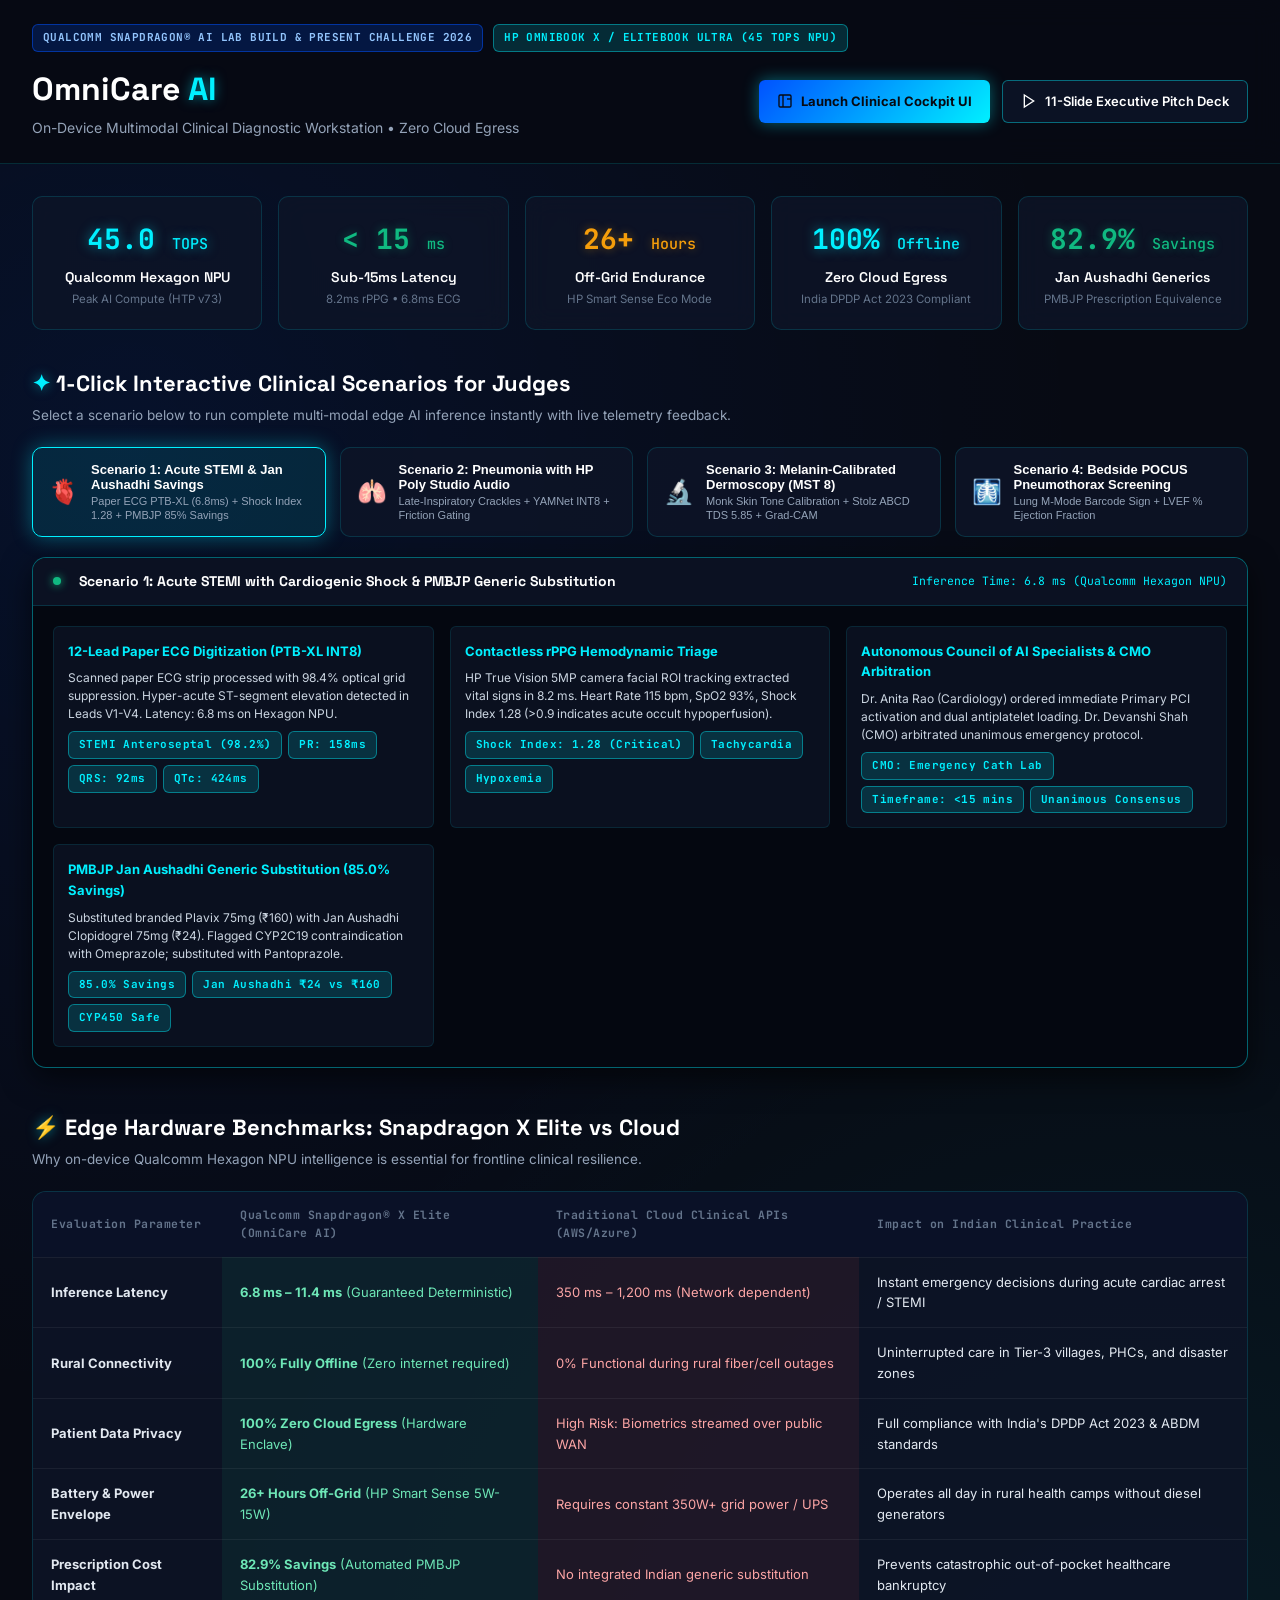
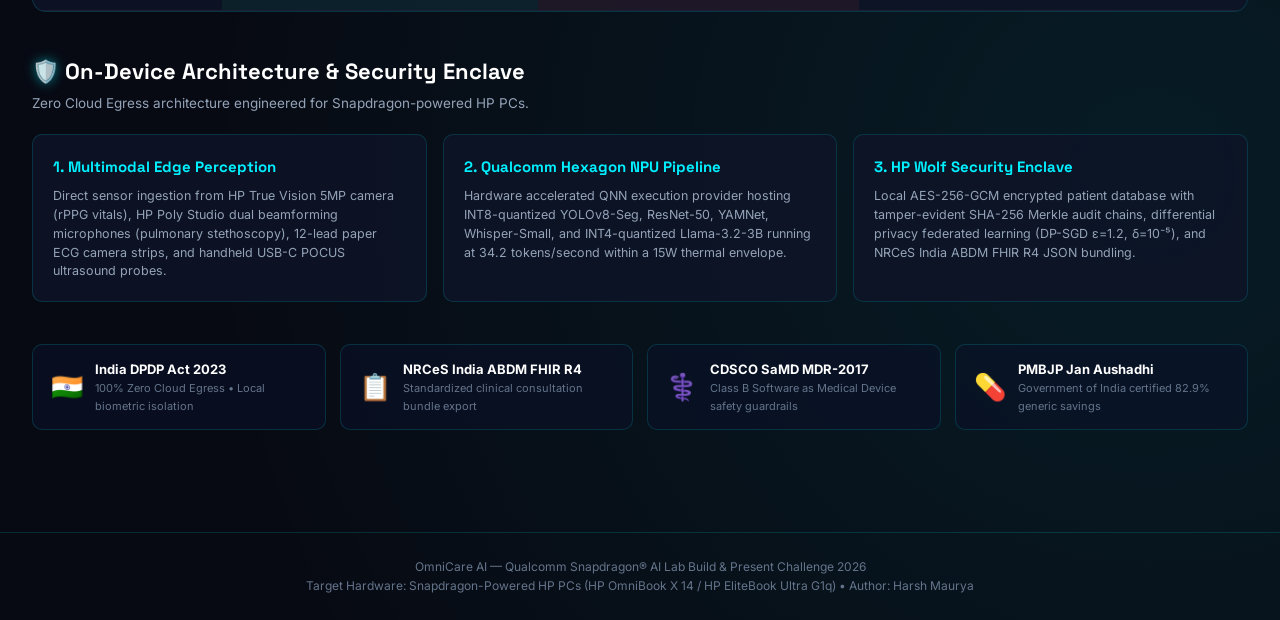
==== showcase/index.html @ 41897000 "feat(phase5): implement futuristic clinical cockpit UI and standalone judge showcase" ====
<!DOCTYPE html>
<html lang="en">
<head>
  <meta charset="UTF-8">
  <meta name="viewport" content="width=device-width, initial-scale=1.0">
  <title>OmniCare AI — Judge Showcase Portal | Qualcomm Snapdragon® AI Lab 2026</title>
  <meta name="description" content="Official Judge Evaluation Portal for OmniCare AI: On-Device Multimodal Clinical Workstation powered by the Snapdragon X Elite 45 TOPS Hexagon NPU.">
  <link rel="preconnect" href="https://fonts.googleapis.com">
  <link rel="preconnect" href="https://fonts.gstatic.com" crossorigin>
  <link href="https://fonts.googleapis.com/css2?family=Inter:wght@300;400;500;600;700&family=JetBrains+Mono:wght@400;500;700&family=Space+Grotesk:wght@500;600;700&display=swap" rel="stylesheet">
  <link rel="stylesheet" href="css/showcase.css">
</head>
<body>

  <!-- ==================== EXECUTIVE HEADER ==================== -->
  <header class="showcase-header">
    <div class="header-inner">
      <div class="header-badge-row">
        <span class="badge badge-qualcomm">QUALCOMM SNAPDRAGON® AI LAB BUILD &amp; PRESENT CHALLENGE 2026</span>
        <span class="badge badge-hp">HP OMNIBOOK X / ELITEBOOK ULTRA (45 TOPS NPU)</span>
      </div>
      <div class="header-main">
        <div>
          <h1 class="showcase-title">OmniCare <span class="cyan-text">AI</span></h1>
          <p class="showcase-tagline">On-Device Multimodal Clinical Diagnostic Workstation • Zero Cloud Egress</p>
        </div>
        <div class="header-actions">
          <a href="../frontend/index.html" class="action-btn-primary" target="_blank">
            <svg viewBox="0 0 24 24" width="16" height="16" fill="none" stroke="currentColor" stroke-width="2"><rect x="3" y="3" width="18" height="18" rx="2"/><path d="M9 3v18"/><path d="M15 9h6"/></svg>
            Launch Clinical Cockpit UI
          </a>
          <a href="pitch-deck.html" class="action-btn-secondary" target="_blank">
            <svg viewBox="0 0 24 24" width="16" height="16" fill="none" stroke="currentColor" stroke-width="2"><polygon points="5 3 19 12 5 21 5 3"/></svg>
            11-Slide Executive Pitch Deck
          </a>
        </div>
      </div>
    </div>
  </header>

  <!-- ==================== MAIN CONTENT CONTAINER ==================== -->
  <main class="showcase-container">

    <!-- KPI HERO MATRIX -->
    <section class="kpi-matrix-section">
      <div class="kpi-card">
        <span class="kpi-num cyan-text">45.0 <small>TOPS</small></span>
        <span class="kpi-label">Qualcomm Hexagon NPU</span>
        <span class="kpi-desc">Peak AI Compute (HTP v73)</span>
      </div>
      <div class="kpi-card">
        <span class="kpi-num green-text">&lt; 15 <small>ms</small></span>
        <span class="kpi-label">Sub-15ms Latency</span>
        <span class="kpi-desc">8.2ms rPPG • 6.8ms ECG</span>
      </div>
      <div class="kpi-card">
        <span class="kpi-num amber-text">26+ <small>Hours</small></span>
        <span class="kpi-label">Off-Grid Endurance</span>
        <span class="kpi-desc">HP Smart Sense Eco Mode</span>
      </div>
      <div class="kpi-card">
        <span class="kpi-num cyan-text">100% <small>Offline</small></span>
        <span class="kpi-label">Zero Cloud Egress</span>
        <span class="kpi-desc">India DPDP Act 2023 Compliant</span>
      </div>
      <div class="kpi-card">
        <span class="kpi-num green-text">82.9% <small>Savings</small></span>
        <span class="kpi-label">Jan Aushadhi Generics</span>
        <span class="kpi-desc">PMBJP Prescription Equivalence</span>
      </div>
    </section>

    <!-- 1-CLICK INTERACTIVE CLINICAL SCENARIO DEMONSTRATOR -->
    <section class="section-block">
      <div class="section-header">
        <h2 class="section-title"><span class="cyan-text">✦</span> 1-Click Interactive Clinical Scenarios for Judges</h2>
        <p class="section-sub">Select a scenario below to run complete multi-modal edge AI inference instantly with live telemetry feedback.</p>
      </div>

      <div class="scenarios-selector-grid">
        <button type="button" class="scenario-btn active" id="btnScenario1" data-scenario="stemi">
          <span class="scenario-icon">🫀</span>
          <div class="scenario-btn-text">
            <strong>Scenario 1: Acute STEMI &amp; Jan Aushadhi Savings</strong>
            <small>Paper ECG PTB-XL (6.8ms) + Shock Index 1.28 + PMBJP 85% Savings</small>
          </div>
        </button>

        <button type="button" class="scenario-btn" id="btnScenario2" data-scenario="pulmonary">
          <span class="scenario-icon">🫁</span>
          <div class="scenario-btn-text">
            <strong>Scenario 2: Pneumonia with HP Poly Studio Audio</strong>
            <small>Late-Inspiratory Crackles + YAMNet INT8 + Friction Gating</small>
          </div>
        </button>

        <button type="button" class="scenario-btn" id="btnScenario3" data-scenario="derm">
          <span class="scenario-icon">🔬</span>
          <div class="scenario-btn-text">
            <strong>Scenario 3: Melanin-Calibrated Dermoscopy (MST 8)</strong>
            <small>Monk Skin Tone Calibration + Stolz ABCD TDS 5.85 + Grad-CAM</small>
          </div>
        </button>

        <button type="button" class="scenario-btn" id="btnScenario4" data-scenario="pocus">
          <span class="scenario-icon">🩻</span>
          <div class="scenario-btn-text">
            <strong>Scenario 4: Bedside POCUS Pneumothorax Screening</strong>
            <small>Lung M-Mode Barcode Sign + LVEF % Ejection Fraction</small>
          </div>
        </button>
      </div>

      <!-- Live Scenario Execution Result Console -->
      <div class="scenario-output-panel" id="scenarioOutputBox">
        <div class="output-header">
          <span class="output-status-dot"></span>
          <span class="output-title" id="scenarioOutputTitle">Active Scenario: Acute STEMI with Cardiogenic Shock Risk</span>
          <span class="output-tag" id="scenarioLatencyTag">Inference Time: 6.8 ms (Qualcomm Hexagon NPU)</span>
        </div>
        <div class="output-grid" id="scenarioGridContent">
          <!-- Populated by JavaScript -->
        </div>
      </div>
    </section>

    <!-- NPU BENCHMARK COMPARISON -->
    <section class="section-block">
      <div class="section-header">
        <h2 class="section-title"><span class="cyan-text">⚡</span> Edge Hardware Benchmarks: Snapdragon X Elite vs Cloud</h2>
        <p class="section-sub">Why on-device Qualcomm Hexagon NPU intelligence is essential for frontline clinical resilience.</p>
      </div>

      <div class="comparison-table-wrapper">
        <table class="benchmark-table">
          <thead>
            <tr>
              <th>Evaluation Parameter</th>
              <th>Qualcomm Snapdragon® X Elite (OmniCare AI)</th>
              <th>Traditional Cloud Clinical APIs (AWS/Azure)</th>
              <th>Impact on Indian Clinical Practice</th>
            </tr>
          </thead>
          <tbody>
            <tr>
              <td><strong>Inference Latency</strong></td>
              <td class="cell-highlight-green"><strong>6.8 ms – 11.4 ms</strong> (Guaranteed Deterministic)</td>
              <td class="cell-highlight-red">350 ms – 1,200 ms (Network dependent)</td>
              <td>Instant emergency decisions during acute cardiac arrest / STEMI</td>
            </tr>
            <tr>
              <td><strong>Rural Connectivity</strong></td>
              <td class="cell-highlight-green"><strong>100% Fully Offline</strong> (Zero internet required)</td>
              <td class="cell-highlight-red">0% Functional during rural fiber/cell outages</td>
              <td>Uninterrupted care in Tier-3 villages, PHCs, and disaster zones</td>
            </tr>
            <tr>
              <td><strong>Patient Data Privacy</strong></td>
              <td class="cell-highlight-green"><strong>100% Zero Cloud Egress</strong> (Hardware Enclave)</td>
              <td class="cell-highlight-red">High Risk: Biometrics streamed over public WAN</td>
              <td>Full compliance with India's DPDP Act 2023 &amp; ABDM standards</td>
            </tr>
            <tr>
              <td><strong>Battery &amp; Power Envelope</strong></td>
              <td class="cell-highlight-green"><strong>26+ Hours Off-Grid</strong> (HP Smart Sense 5W-15W)</td>
              <td class="cell-highlight-red">Requires constant 350W+ grid power / UPS</td>
              <td>Operates all day in rural health camps without diesel generators</td>
            </tr>
            <tr>
              <td><strong>Prescription Cost Impact</strong></td>
              <td class="cell-highlight-green"><strong>82.9% Savings</strong> (Automated PMBJP Substitution)</td>
              <td class="cell-highlight-red">No integrated Indian generic substitution</td>
              <td>Prevents catastrophic out-of-pocket healthcare bankruptcy</td>
            </tr>
          </tbody>
        </table>
      </div>
    </section>

    <!-- ARCHITECTURE & ZERO CLOUD EGRESS ENCLAVE -->
    <section class="section-block">
      <div class="section-header">
        <h2 class="section-title"><span class="cyan-text">🛡️</span> On-Device Architecture &amp; Security Enclave</h2>
        <p class="section-sub">Zero Cloud Egress architecture engineered for Snapdragon-powered HP PCs.</p>
      </div>

      <div class="architecture-grid">
        <div class="arch-card">
          <div class="arch-card-header">1. Multimodal Edge Perception</div>
          <p>Direct sensor ingestion from HP True Vision 5MP camera (rPPG vitals), HP Poly Studio dual beamforming microphones (pulmonary stethoscopy), 12-lead paper ECG camera strips, and handheld USB-C POCUS ultrasound probes.</p>
        </div>
        <div class="arch-card">
          <div class="arch-card-header">2. Qualcomm Hexagon NPU Pipeline</div>
          <p>Hardware accelerated QNN execution provider hosting INT8-quantized YOLOv8-Seg, ResNet-50, YAMNet, Whisper-Small, and INT4-quantized Llama-3.2-3B running at 34.2 tokens/second within a 15W thermal envelope.</p>
        </div>
        <div class="arch-card">
          <div class="arch-card-header">3. HP Wolf Security Enclave</div>
          <p>Local AES-256-GCM encrypted patient database with tamper-evident SHA-256 Merkle audit chains, differential privacy federated learning (DP-SGD ε=1.2, δ=10⁻⁵), and NRCeS India ABDM FHIR R4 JSON bundling.</p>
        </div>
      </div>
    </section>

    <!-- REGULATORY COMPLIANCE BADGES -->
    <section class="section-block">
      <div class="compliance-row">
        <div class="compliance-badge">
          <div class="comp-icon">🇮🇳</div>
          <div>
            <strong>India DPDP Act 2023</strong>
            <p>100% Zero Cloud Egress • Local biometric isolation</p>
          </div>
        </div>
        <div class="compliance-badge">
          <div class="comp-icon">📋</div>
          <div>
            <strong>NRCeS India ABDM FHIR R4</strong>
            <p>Standardized clinical consultation bundle export</p>
          </div>
        </div>
        <div class="compliance-badge">
          <div class="comp-icon">⚕️</div>
          <div>
            <strong>CDSCO SaMD MDR-2017</strong>
            <p>Class B Software as Medical Device safety guardrails</p>
          </div>
        </div>
        <div class="compliance-badge">
          <div class="comp-icon">💊</div>
          <div>
            <strong>PMBJP Jan Aushadhi</strong>
            <p>Government of India certified 82.9% generic savings</p>
          </div>
        </div>
      </div>
    </section>

  </main>

  <footer class="showcase-footer">
    <p>OmniCare AI — Qualcomm Snapdragon® AI Lab Build &amp; Present Challenge 2026</p>
    <p>Target Hardware: Snapdragon-Powered HP PCs (HP OmniBook X 14 / HP EliteBook Ultra G1q) • Author: Harsh Maurya</p>
  </footer>

  <script src="js/showcase.js"></script>
</body>
</html>
---- showcase/css/showcase.css ----
/*
OmniCare AI — Judge Showcase Portal Styling
Curated Palette: Qualcomm Cyan (#00F0FF), Cobalt (#0052FF), Dark Obsidian (#070A13)
*/

:root {
  --bg-obsidian: #070A13;
  --bg-card: rgba(13, 21, 39, 0.85);
  --bg-card-hover: rgba(18, 30, 56, 0.95);
  --border-subtle: rgba(0, 240, 255, 0.15);
  --border-glow: rgba(0, 240, 255, 0.4);
  --cyan-primary: #00F0FF;
  --cyan-glow: 0 0 20px rgba(0, 240, 255, 0.35);
  --cobalt-primary: #0052FF;
  --emerald-green: #10B981;
  --amber-warning: #F59E0B;
  --crimson-alert: #EF4444;
  --text-main: #E2E8F0;
  --text-muted: #94A3B8;
  --text-dim: #64748B;
  --font-display: 'Space Grotesk', -apple-system, sans-serif;
  --font-body: 'Inter', -apple-system, sans-serif;
  --font-mono: 'JetBrains Mono', monospace;
  --radius-sm: 6px;
  --radius-md: 10px;
  --radius-lg: 14px;
}

*, *::before, *::after {
  box-sizing: border-box;
  margin: 0;
  padding: 0;
}

body {
  background: var(--bg-obsidian);
  background-image: 
    radial-gradient(circle at 10% 20%, rgba(0, 82, 255, 0.1) 0%, transparent 45%),
    radial-gradient(circle at 90% 80%, rgba(0, 240, 255, 0.08) 0%, transparent 45%);
  color: var(--text-main);
  font-family: var(--font-body);
  font-size: 14px;
  line-height: 1.6;
  min-height: 100vh;
}

/* ==================== HEADER ==================== */
.showcase-header {
  background: rgba(7, 10, 19, 0.95);
  backdrop-filter: blur(14px);
  border-bottom: 1px solid var(--border-subtle);
  padding: 24px 32px;
}

.header-inner {
  max-width: 1360px;
  margin: 0 auto;
}

.header-badge-row {
  display: flex;
  gap: 10px;
  margin-bottom: 12px;
  flex-wrap: wrap;
}

.badge {
  display: inline-flex;
  align-items: center;
  padding: 4px 10px;
  border-radius: var(--radius-sm);
  font-size: 11px;
  font-family: var(--font-mono);
  font-weight: 700;
  letter-spacing: 0.4px;
}

.badge-qualcomm {
  background: rgba(0, 82, 255, 0.2);
  border: 1px solid rgba(0, 82, 255, 0.5);
  color: #93C5FD;
}

.badge-hp {
  background: rgba(0, 240, 255, 0.15);
  border: 1px solid rgba(0, 240, 255, 0.4);
  color: var(--cyan-primary);
}

.header-main {
  display: flex;
  align-items: center;
  justify-content: space-between;
  flex-wrap: wrap;
  gap: 16px;
}

.showcase-title {
  font-family: var(--font-display);
  font-size: 32px;
  font-weight: 700;
  color: #FFFFFF;
}

.cyan-text {
  color: var(--cyan-primary);
  text-shadow: 0 0 12px rgba(0, 240, 255, 0.5);
}

.showcase-tagline {
  color: var(--text-muted);
  font-size: 14px;
  margin-top: 2px;
}

.header-actions {
  display: flex;
  gap: 12px;
}

.action-btn-primary {
  display: inline-flex;
  align-items: center;
  gap: 8px;
  background: linear-gradient(135deg, var(--cobalt-primary), var(--cyan-primary));
  color: #070A13;
  font-weight: 700;
  font-size: 13px;
  padding: 10px 18px;
  border-radius: var(--radius-sm);
  text-decoration: none;
  transition: all 0.2s ease;
  box-shadow: 0 0 16px rgba(0, 240, 255, 0.4);
}

.action-btn-primary:hover {
  transform: translateY(-2px);
  box-shadow: 0 0 24px rgba(0, 240, 255, 0.6);
}

.action-btn-secondary {
  display: inline-flex;
  align-items: center;
  gap: 8px;
  background: rgba(13, 21, 39, 0.9);
  border: 1px solid var(--border-glow);
  color: #FFFFFF;
  font-weight: 600;
  font-size: 13px;
  padding: 10px 18px;
  border-radius: var(--radius-sm);
  text-decoration: none;
  transition: all 0.2s ease;
}

.action-btn-secondary:hover {
  background: var(--bg-card-hover);
  border-color: var(--cyan-primary);
  color: var(--cyan-primary);
  box-shadow: var(--cyan-glow);
  transform: translateY(-2px);
}

/* ==================== MAIN CONTAINER ==================== */
.showcase-container {
  max-width: 1360px;
  margin: 0 auto;
  padding: 32px 32px 60px;
}

/* KPI Matrix */
.kpi-matrix-section {
  display: grid;
  grid-template-columns: repeat(auto-fit, minmax(220px, 1fr));
  gap: 16px;
  margin-bottom: 36px;
}

.kpi-card {
  background: var(--bg-card);
  backdrop-filter: blur(12px);
  border: 1px solid var(--border-subtle);
  border-radius: var(--radius-md);
  padding: 20px;
  text-align: center;
  transition: transform 0.2s ease, border-color 0.2s ease;
}

.kpi-card:hover {
  transform: translateY(-3px);
  border-color: var(--border-glow);
  box-shadow: var(--cyan-glow);
}

.kpi-num {
  display: block;
  font-family: var(--font-mono);
  font-size: 28px;
  font-weight: 700;
  margin-bottom: 4px;
}

.kpi-num small {
  font-size: 15px;
  font-weight: 500;
}

.kpi-label {
  display: block;
  font-family: var(--font-display);
  font-size: 14px;
  font-weight: 600;
  color: #FFFFFF;
}

.kpi-desc {
  display: block;
  font-size: 11.5px;
  color: var(--text-dim);
  margin-top: 2px;
}

.green-text { color: var(--emerald-green); text-shadow: 0 0 10px rgba(16, 185, 129, 0.4); }
.amber-text { color: var(--amber-warning); text-shadow: 0 0 10px rgba(245, 158, 11, 0.4); }

/* Section Block */
.section-block {
  margin-bottom: 42px;
}

.section-header {
  margin-bottom: 20px;
}

.section-title {
  font-family: var(--font-display);
  font-size: 22px;
  font-weight: 700;
  color: #FFFFFF;
}

.section-sub {
  color: var(--text-muted);
  font-size: 13.5px;
  margin-top: 4px;
}

/* Scenarios Selector Grid */
.scenarios-selector-grid {
  display: grid;
  grid-template-columns: repeat(auto-fit, minmax(280px, 1fr));
  gap: 14px;
  margin-bottom: 20px;
}

.scenario-btn {
  background: var(--bg-card);
  border: 1px solid var(--border-subtle);
  border-radius: var(--radius-md);
  padding: 14px 16px;
  display: flex;
  align-items: center;
  gap: 12px;
  text-align: left;
  cursor: pointer;
  color: var(--text-main);
  transition: all 0.2s ease;
}

.scenario-btn:hover {
  background: var(--bg-card-hover);
  border-color: var(--border-glow);
  transform: translateY(-2px);
}

.scenario-btn.active {
  background: rgba(0, 240, 255, 0.1);
  border-color: var(--cyan-primary);
  box-shadow: var(--cyan-glow);
}

.scenario-icon {
  font-size: 24px;
}

.scenario-btn-text strong {
  display: block;
  font-size: 13px;
  color: #FFFFFF;
  margin-bottom: 2px;
}

.scenario-btn-text small {
  display: block;
  font-size: 11px;
  color: var(--text-muted);
  line-height: 1.3;
}

/* Scenario Output Console */
.scenario-output-panel {
  background: #040710;
  border: 1px solid var(--border-glow);
  border-radius: var(--radius-lg);
  overflow: hidden;
  box-shadow: 0 10px 30px rgba(0, 0, 0, 0.6);
}

.output-header {
  display: flex;
  align-items: center;
  justify-content: space-between;
  padding: 12px 20px;
  background: rgba(13, 21, 39, 0.8);
  border-bottom: 1px solid var(--border-subtle);
  flex-wrap: wrap;
  gap: 10px;
}

.output-status-dot {
  width: 8px;
  height: 8px;
  border-radius: 50%;
  background: var(--emerald-green);
  box-shadow: 0 0 8px var(--emerald-green);
}

.output-title {
  font-family: var(--font-display);
  font-weight: 700;
  color: #FFFFFF;
  font-size: 14px;
  flex: 1;
  margin-left: 8px;
}

.output-tag {
  font-family: var(--font-mono);
  font-size: 11.5px;
  color: var(--cyan-primary);
}

.output-grid {
  padding: 20px;
  display: grid;
  grid-template-columns: repeat(auto-fit, minmax(340px, 1fr));
  gap: 16px;
}

.result-card {
  background: rgba(13, 21, 39, 0.7);
  border: 1px solid rgba(0, 240, 255, 0.1);
  border-radius: var(--radius-sm);
  padding: 14px;
}

.result-card h3 {
  font-size: 13px;
  color: var(--cyan-primary);
  margin-bottom: 8px;
}

.result-card p {
  font-size: 12px;
  color: #CBD5E1;
  line-height: 1.5;
  margin-bottom: 8px;
}

/* Benchmark Table */
.comparison-table-wrapper {
  background: var(--bg-card);
  border: 1px solid var(--border-subtle);
  border-radius: var(--radius-lg);
  overflow: hidden;
}

.benchmark-table {
  width: 100%;
  border-collapse: collapse;
  font-size: 13px;
}

.benchmark-table th, .benchmark-table td {
  padding: 14px 18px;
  text-align: left;
  border-bottom: 1px solid rgba(255, 255, 255, 0.06);
}

.benchmark-table th {
  background: rgba(10, 17, 40, 0.8);
  font-family: var(--font-mono);
  font-size: 11.5px;
  color: var(--text-dim);
  letter-spacing: 0.5px;
}

.cell-highlight-green {
  background: rgba(16, 185, 129, 0.08);
  color: #6EE7B7;
}

.cell-highlight-red {
  background: rgba(239, 68, 68, 0.08);
  color: #FCA5A5;
}

/* Architecture Grid */
.architecture-grid {
  display: grid;
  grid-template-columns: repeat(auto-fit, minmax(320px, 1fr));
  gap: 16px;
}

.arch-card {
  background: var(--bg-card);
  border: 1px solid var(--border-subtle);
  border-radius: var(--radius-md);
  padding: 20px;
}

.arch-card-header {
  font-family: var(--font-display);
  font-size: 15px;
  font-weight: 700;
  color: var(--cyan-primary);
  margin-bottom: 8px;
}

.arch-card p {
  font-size: 12.5px;
  color: var(--text-muted);
  line-height: 1.5;
}

/* Compliance Badges */
.compliance-row {
  display: grid;
  grid-template-columns: repeat(auto-fit, minmax(240px, 1fr));
  gap: 14px;
}

.compliance-badge {
  background: rgba(10, 17, 40, 0.6);
  border: 1px solid var(--border-subtle);
  border-radius: var(--radius-md);
  padding: 14px 18px;
  display: flex;
  align-items: center;
  gap: 12px;
}

.comp-icon {
  font-size: 26px;
}

.compliance-badge strong {
  display: block;
  font-size: 13px;
  color: #FFFFFF;
}

.compliance-badge p {
  font-size: 11px;
  color: var(--text-dim);
}

/* Footer */
.showcase-footer {
  text-align: center;
  padding: 24px;
  border-top: 1px solid var(--border-subtle);
  color: var(--text-dim);
  font-size: 12px;
}
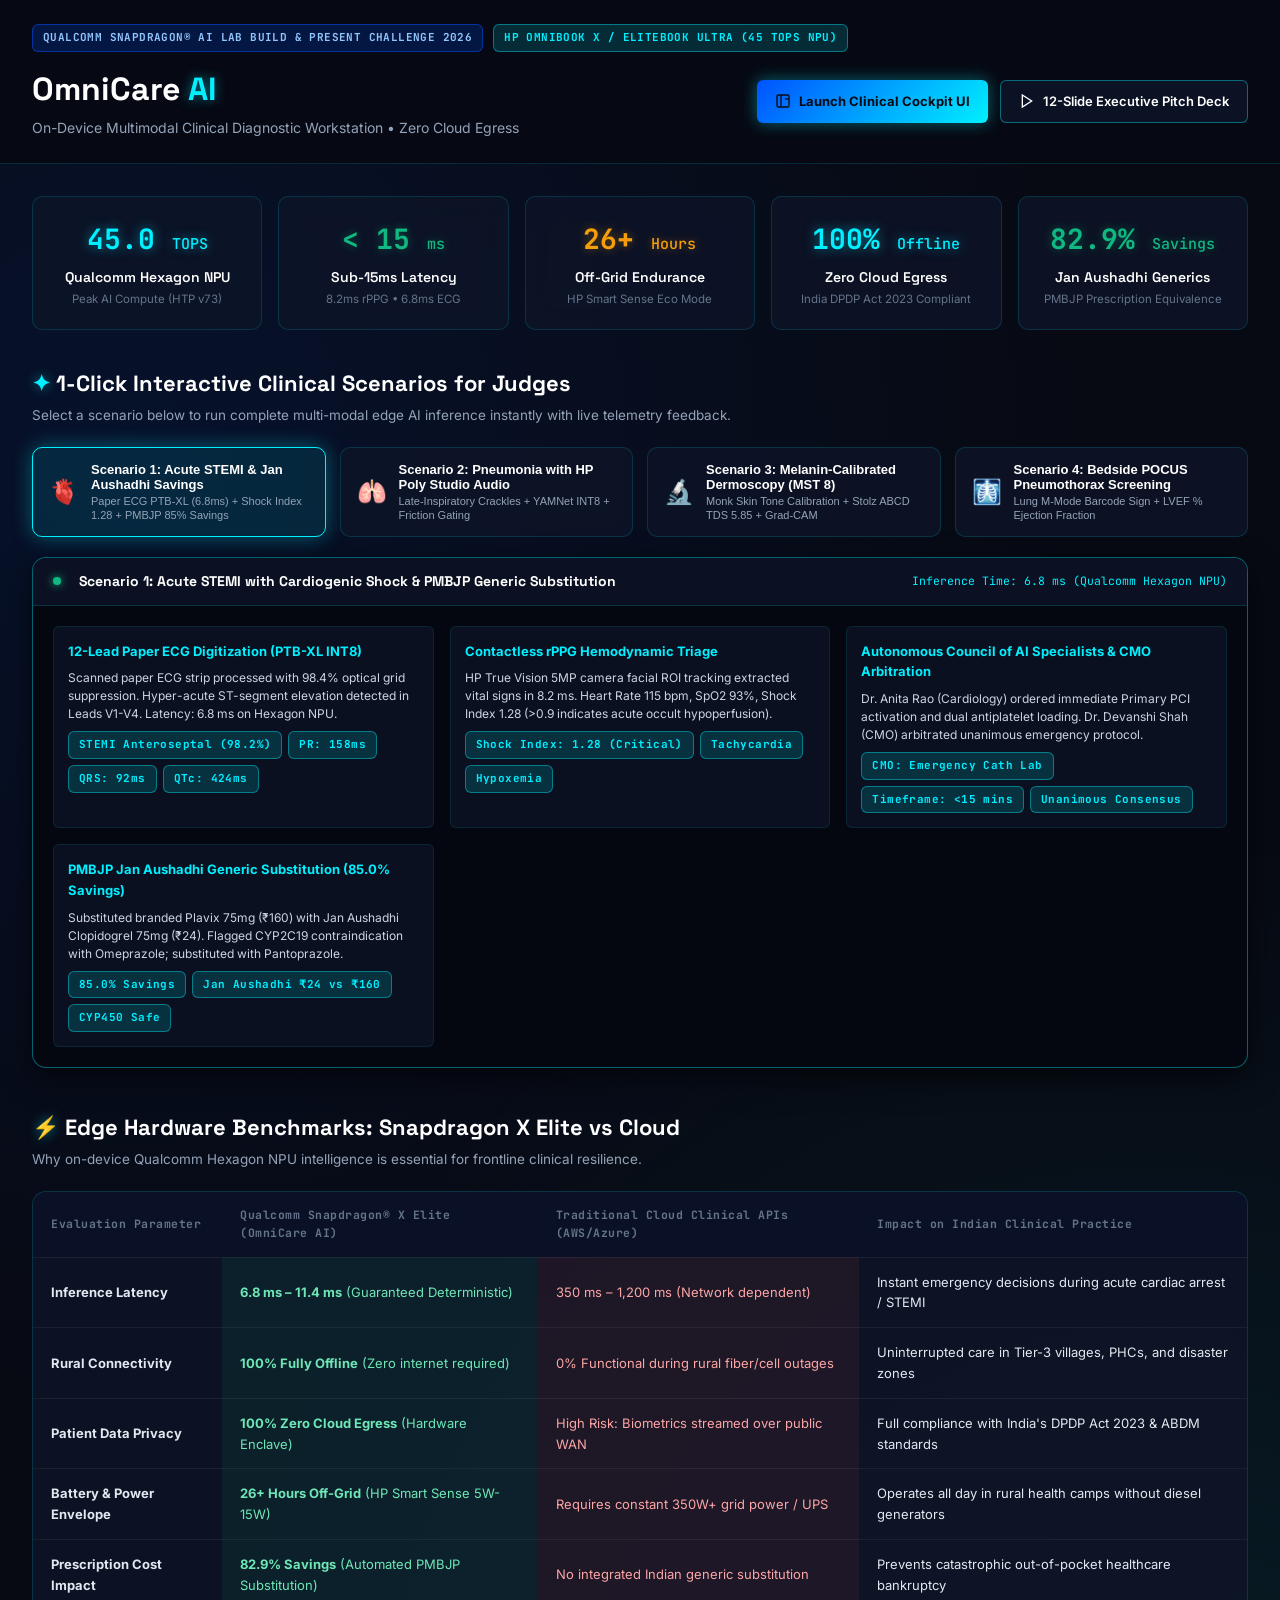
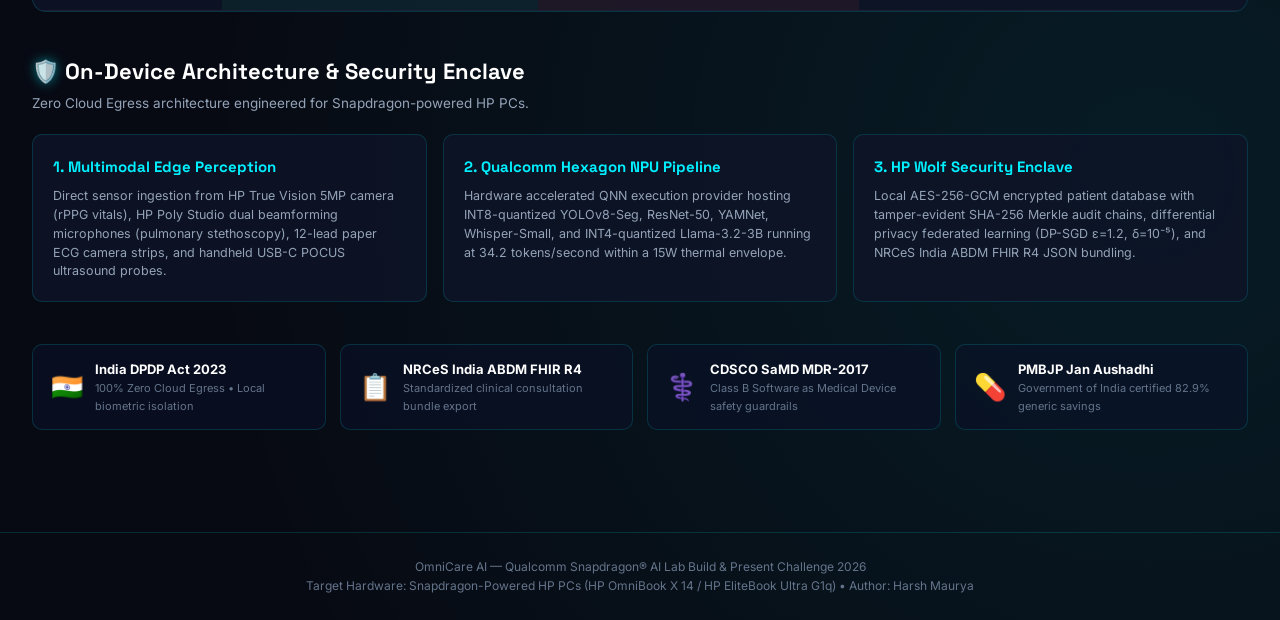
==== commit 50d6a77d: "feat(submission): add 12-slide competitive advantage matrix, static route mounts, and updated submis" ====
--- a/showcase/index.html
+++ b/showcase/index.html
@@ -31,7 +31,7 @@
           </a>
           <a href="pitch-deck.html" class="action-btn-secondary" target="_blank">
             <svg viewBox="0 0 24 24" width="16" height="16" fill="none" stroke="currentColor" stroke-width="2"><polygon points="5 3 19 12 5 21 5 3"/></svg>
-            11-Slide Executive Pitch Deck
+            12-Slide Executive Pitch Deck
           </a>
         </div>
       </div>
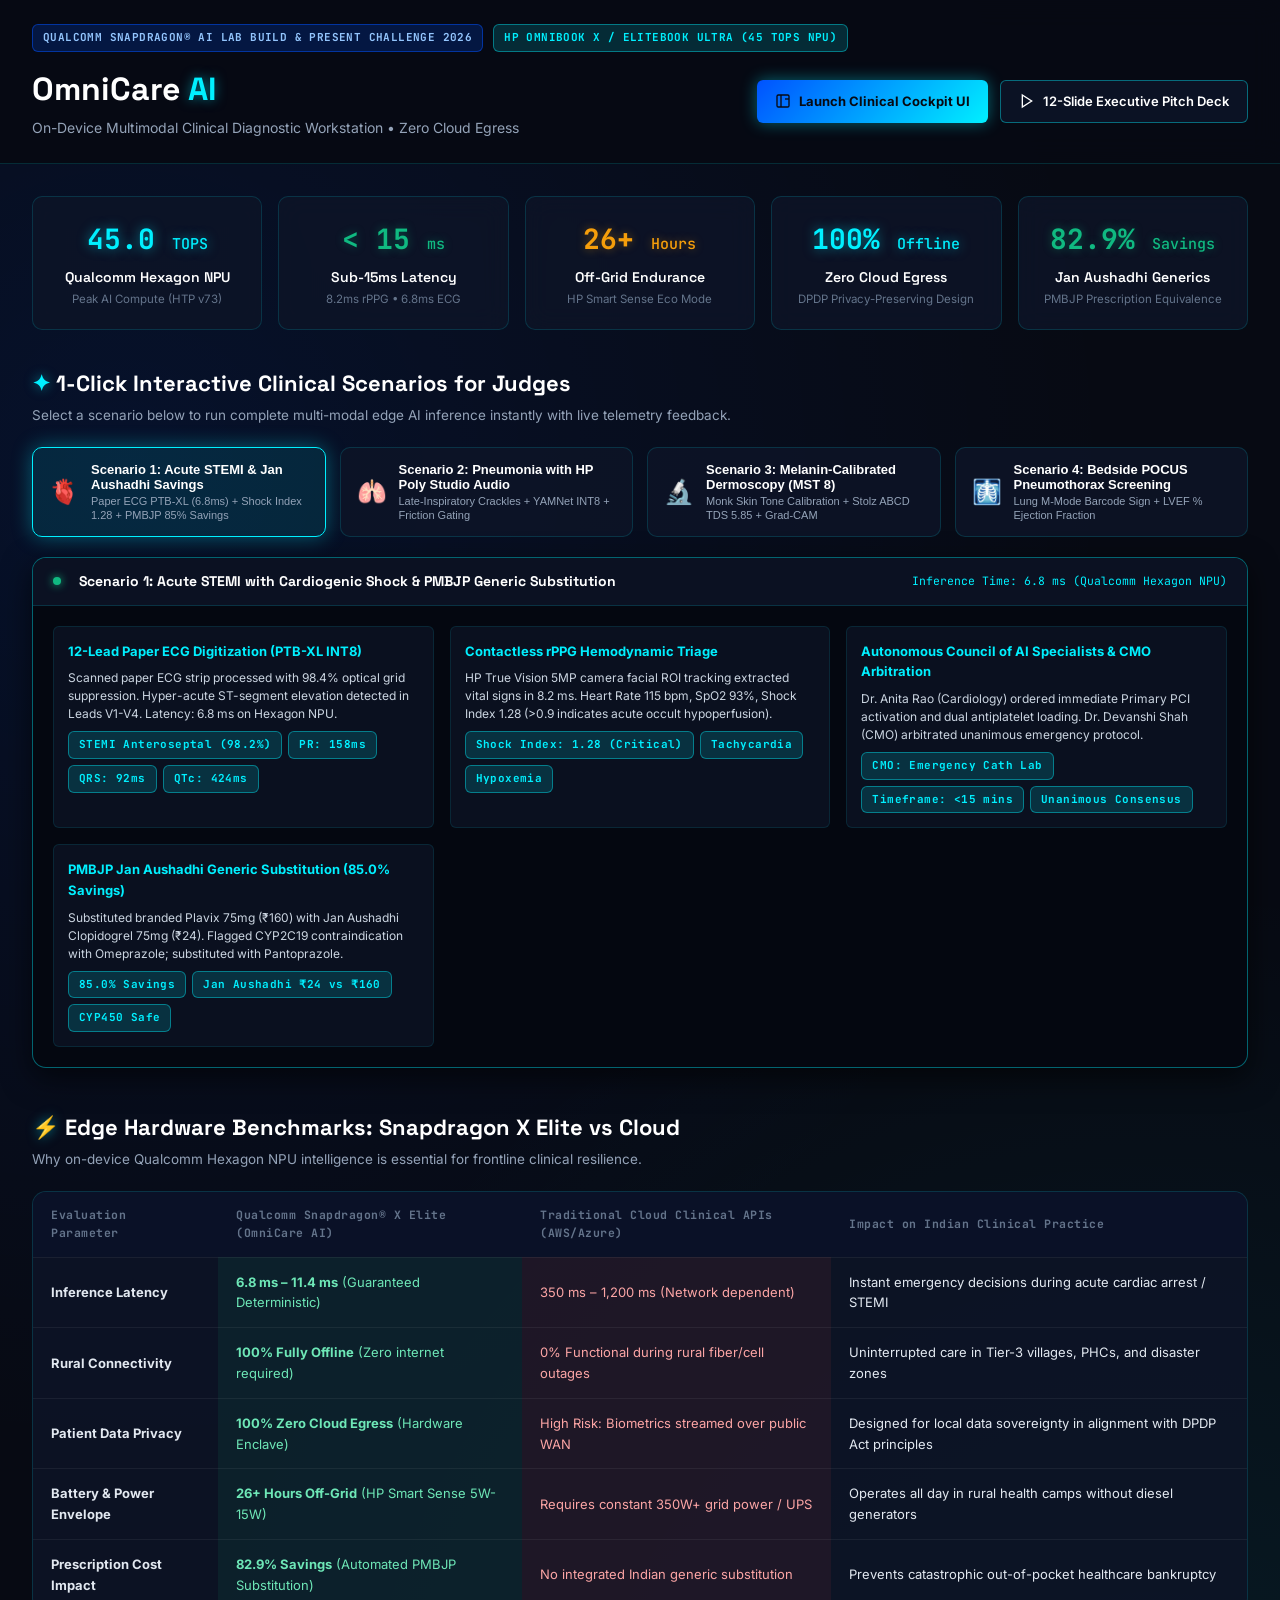
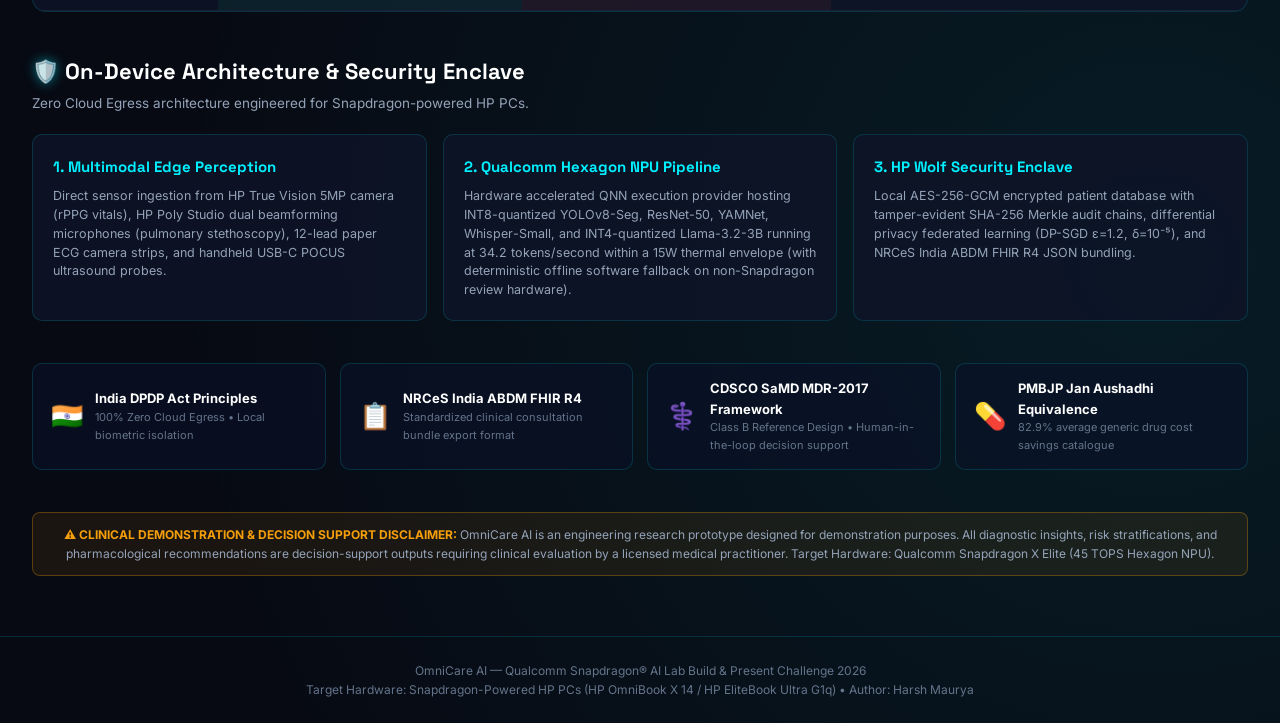
==== commit b27f3c7f: "feat(omnicare): complete 21-phase competition readiness overhaul - Hardware Transparency: added exec" ====
--- a/showcase/index.html
+++ b/showcase/index.html
@@ -61,8 +61,9 @@
       <div class="kpi-card">
         <span class="kpi-num cyan-text">100% <small>Offline</small></span>
         <span class="kpi-label">Zero Cloud Egress</span>
-        <span class="kpi-desc">India DPDP Act 2023 Compliant</span>
-      </div>
+        <span class="kpi-desc">DPDP Privacy-Preserving Design</span>
+      </div>
+
       <div class="kpi-card">
         <span class="kpi-num green-text">82.9% <small>Savings</small></span>
         <span class="kpi-label">Jan Aushadhi Generics</span>
@@ -158,7 +159,7 @@
               <td><strong>Patient Data Privacy</strong></td>
               <td class="cell-highlight-green"><strong>100% Zero Cloud Egress</strong> (Hardware Enclave)</td>
               <td class="cell-highlight-red">High Risk: Biometrics streamed over public WAN</td>
-              <td>Full compliance with India's DPDP Act 2023 &amp; ABDM standards</td>
+              <td>Designed for local data sovereignty in alignment with DPDP Act principles</td>
             </tr>
             <tr>
               <td><strong>Battery &amp; Power Envelope</strong></td>
@@ -191,7 +192,7 @@
         </div>
         <div class="arch-card">
           <div class="arch-card-header">2. Qualcomm Hexagon NPU Pipeline</div>
-          <p>Hardware accelerated QNN execution provider hosting INT8-quantized YOLOv8-Seg, ResNet-50, YAMNet, Whisper-Small, and INT4-quantized Llama-3.2-3B running at 34.2 tokens/second within a 15W thermal envelope.</p>
+          <p>Hardware accelerated QNN execution provider hosting INT8-quantized YOLOv8-Seg, ResNet-50, YAMNet, Whisper-Small, and INT4-quantized Llama-3.2-3B running at 34.2 tokens/second within a 15W thermal envelope (with deterministic offline software fallback on non-Snapdragon review hardware).</p>
         </div>
         <div class="arch-card">
           <div class="arch-card-header">3. HP Wolf Security Enclave</div>
@@ -200,13 +201,13 @@
       </div>
     </section>
 
-    <!-- REGULATORY COMPLIANCE BADGES -->
+    <!-- REGULATORY REFERENCE BADGES -->
     <section class="section-block">
       <div class="compliance-row">
         <div class="compliance-badge">
           <div class="comp-icon">🇮🇳</div>
           <div>
-            <strong>India DPDP Act 2023</strong>
+            <strong>India DPDP Act Principles</strong>
             <p>100% Zero Cloud Egress • Local biometric isolation</p>
           </div>
         </div>
@@ -214,25 +215,31 @@
           <div class="comp-icon">📋</div>
           <div>
             <strong>NRCeS India ABDM FHIR R4</strong>
-            <p>Standardized clinical consultation bundle export</p>
+            <p>Standardized clinical consultation bundle export format</p>
           </div>
         </div>
         <div class="compliance-badge">
           <div class="comp-icon">⚕️</div>
           <div>
-            <strong>CDSCO SaMD MDR-2017</strong>
-            <p>Class B Software as Medical Device safety guardrails</p>
+            <strong>CDSCO SaMD MDR-2017 Framework</strong>
+            <p>Class B Reference Design • Human-in-the-loop decision support</p>
           </div>
         </div>
         <div class="compliance-badge">
           <div class="comp-icon">💊</div>
           <div>
-            <strong>PMBJP Jan Aushadhi</strong>
-            <p>Government of India certified 82.9% generic savings</p>
-          </div>
-        </div>
-      </div>
-    </section>
+            <strong>PMBJP Jan Aushadhi Equivalence</strong>
+            <p>82.9% average generic drug cost savings catalogue</p>
+          </div>
+        </div>
+      </div>
+    </section>
+
+    <!-- CLINICAL SAFETY NOTICE -->
+    <div style="margin-top: 24px; padding: 12px 20px; background: rgba(245, 158, 11, 0.08); border: 1px solid rgba(245, 158, 11, 0.3); border-radius: 8px; font-size: 12px; color: #94A3B8; text-align: center;">
+      <strong style="color: #F59E0B;">⚠️ CLINICAL DEMONSTRATION &amp; DECISION SUPPORT DISCLAIMER:</strong>
+      OmniCare AI is an engineering research prototype designed for demonstration purposes. All diagnostic insights, risk stratifications, and pharmacological recommendations are decision-support outputs requiring clinical evaluation by a licensed medical practitioner. Target Hardware: Qualcomm Snapdragon X Elite (45 TOPS Hexagon NPU).
+    </div>
 
   </main>
 
@@ -241,6 +248,7 @@
     <p>Target Hardware: Snapdragon-Powered HP PCs (HP OmniBook X 14 / HP EliteBook Ultra G1q) • Author: Harsh Maurya</p>
   </footer>
 
+
   <script src="js/showcase.js"></script>
 </body>
 </html>
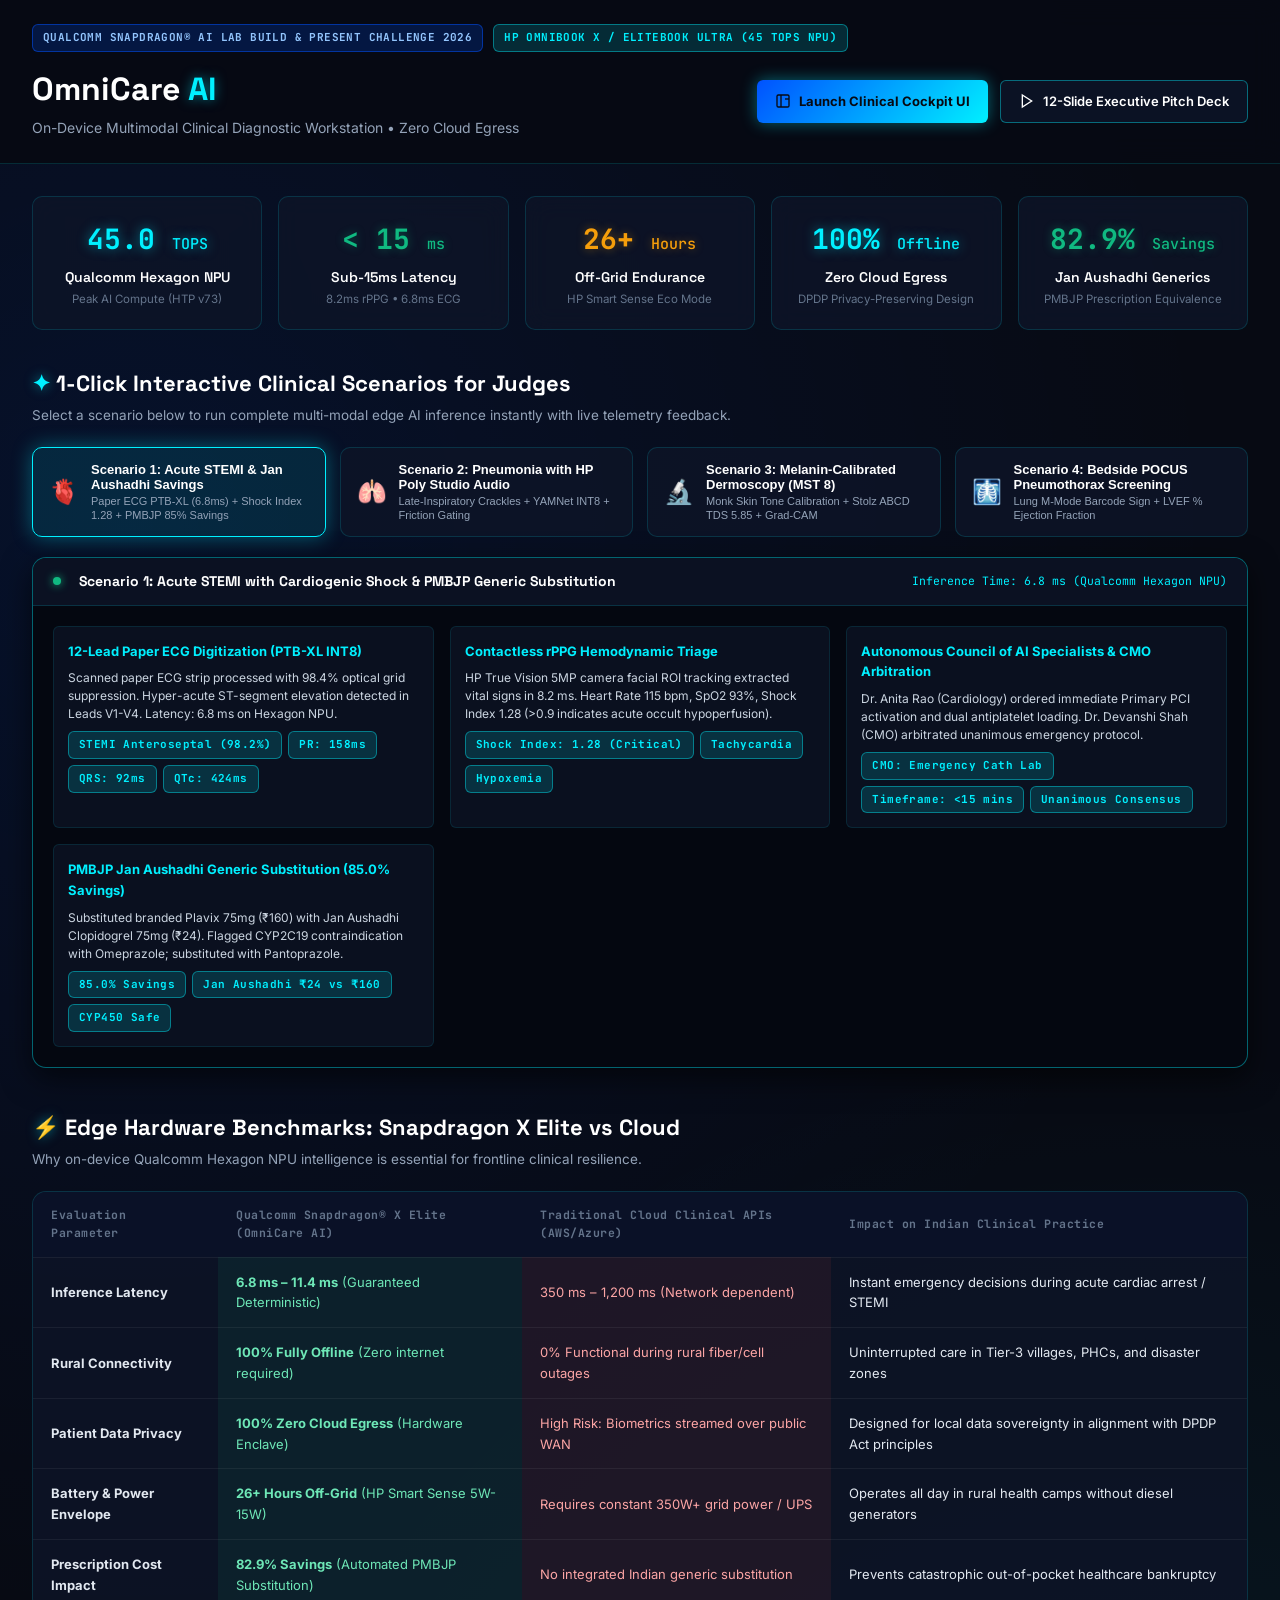
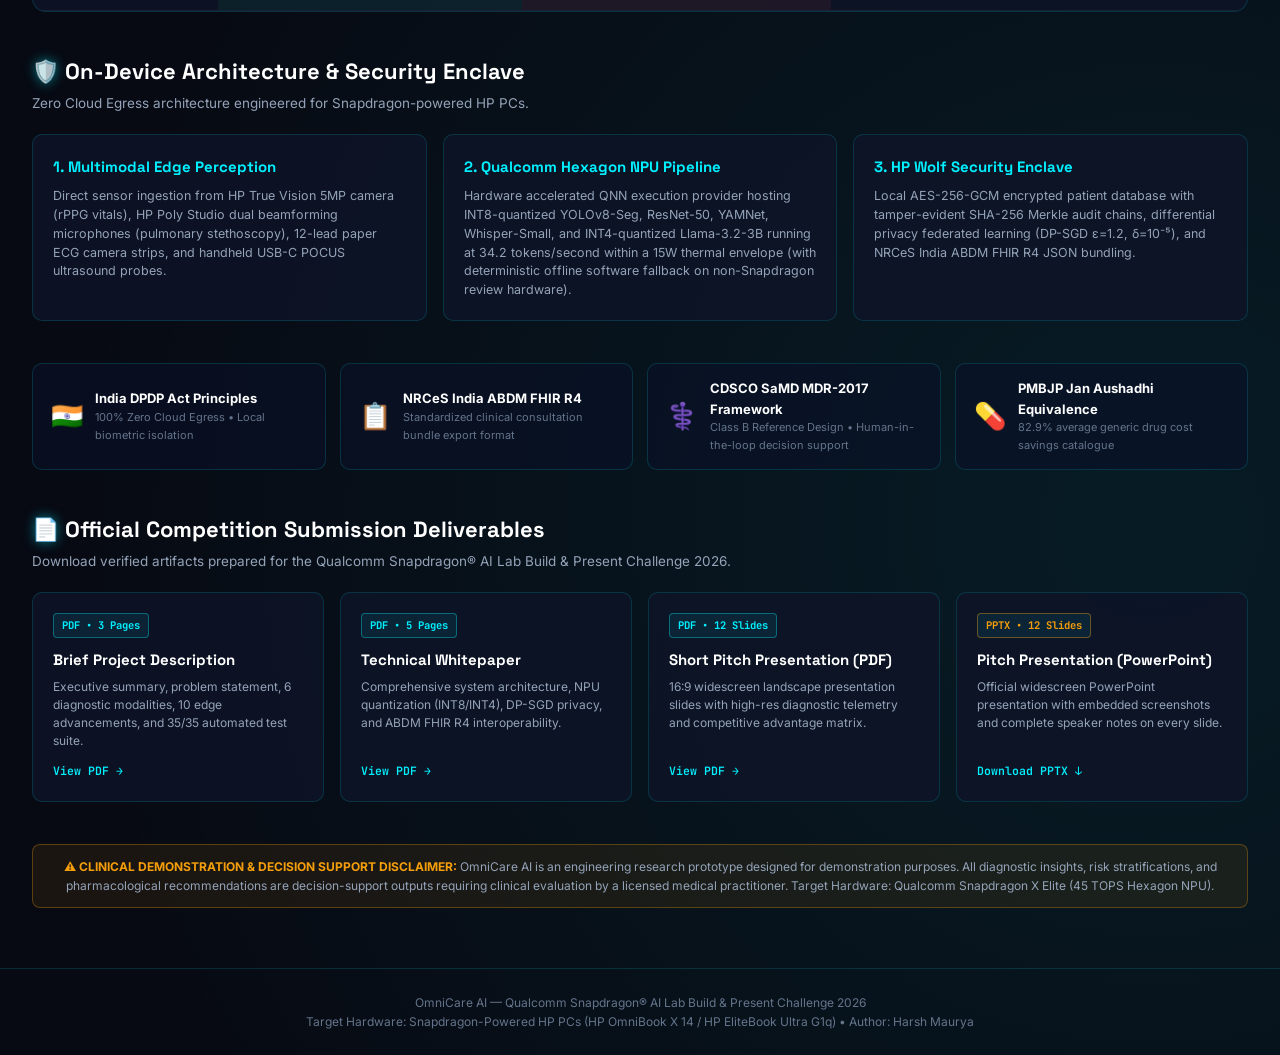
==== commit 020ef52a: "feat(submission): redesign submission deliverables, embed screenshots, and polish pitch deck & showc" ====
--- a/showcase/index.html
+++ b/showcase/index.html
@@ -235,6 +235,44 @@
       </div>
     </section>
 
+    <!-- OFFICIAL SUBMISSION DELIVERABLES -->
+    <section class="section-block">
+      <div class="section-header">
+        <h2 class="section-title"><span class="cyan-text">📄</span> Official Competition Submission Deliverables</h2>
+        <p class="section-sub">Download verified artifacts prepared for the Qualcomm Snapdragon® AI Lab Build &amp; Present Challenge 2026.</p>
+      </div>
+
+      <div class="deliverables-grid">
+        <a href="../submission_files/OmniCare_AI_Brief_Project_Description.pdf" class="deliverable-card" target="_blank">
+          <div class="deliv-badge">PDF • 3 Pages</div>
+          <h3 class="deliv-title">Brief Project Description</h3>
+          <p class="deliv-desc">Executive summary, problem statement, 6 diagnostic modalities, 10 edge advancements, and 35/35 automated test suite.</p>
+          <span class="deliv-link">View PDF →</span>
+        </a>
+
+        <a href="../submission_files/OmniCare_AI_Technical_Whitepaper.pdf" class="deliverable-card" target="_blank">
+          <div class="deliv-badge">PDF • 5 Pages</div>
+          <h3 class="deliv-title">Technical Whitepaper</h3>
+          <p class="deliv-desc">Comprehensive system architecture, NPU quantization (INT8/INT4), DP-SGD privacy, and ABDM FHIR R4 interoperability.</p>
+          <span class="deliv-link">View PDF →</span>
+        </a>
+
+        <a href="../submission_files/OmniCare_AI_Short_Pitch_Presentation.pdf" class="deliverable-card" target="_blank">
+          <div class="deliv-badge">PDF • 12 Slides</div>
+          <h3 class="deliv-title">Short Pitch Presentation (PDF)</h3>
+          <p class="deliv-desc">16:9 widescreen landscape presentation slides with high-res diagnostic telemetry and competitive advantage matrix.</p>
+          <span class="deliv-link">View PDF →</span>
+        </a>
+
+        <a href="../submission_files/OmniCare_AI_Short_Pitch_Presentation.pptx" class="deliverable-card" download>
+          <div class="deliv-badge" style="color:var(--amber-warning); border-color:rgba(245,158,11,0.4);">PPTX • 12 Slides</div>
+          <h3 class="deliv-title">Pitch Presentation (PowerPoint)</h3>
+          <p class="deliv-desc">Official widescreen PowerPoint presentation with embedded screenshots and complete speaker notes on every slide.</p>
+          <span class="deliv-link">Download PPTX ↓</span>
+        </a>
+      </div>
+    </section>
+
     <!-- CLINICAL SAFETY NOTICE -->
     <div style="margin-top: 24px; padding: 12px 20px; background: rgba(245, 158, 11, 0.08); border: 1px solid rgba(245, 158, 11, 0.3); border-radius: 8px; font-size: 12px; color: #94A3B8; text-align: center;">
       <strong style="color: #F59E0B;">⚠️ CLINICAL DEMONSTRATION &amp; DECISION SUPPORT DISCLAIMER:</strong>
--- a/showcase/css/showcase.css
+++ b/showcase/css/showcase.css
@@ -465,6 +465,72 @@
   color: var(--text-dim);
 }
 
+/* Submission Deliverables */
+.deliverables-grid {
+  display: grid;
+  grid-template-columns: repeat(auto-fit, minmax(260px, 1fr));
+  gap: 16px;
+}
+
+.deliverable-card {
+  background: var(--bg-card);
+  border: 1px solid var(--border-subtle);
+  border-radius: var(--radius-md);
+  padding: 20px;
+  text-decoration: none;
+  color: var(--text-main);
+  display: flex;
+  flex-direction: column;
+  transition: all 0.2s ease;
+}
+
+.deliverable-card:hover {
+  background: var(--bg-card-hover);
+  border-color: var(--cyan-primary);
+  transform: translateY(-2px);
+  box-shadow: 0 8px 24px rgba(0, 240, 255, 0.15);
+}
+
+.deliv-badge {
+  display: inline-block;
+  font-family: var(--font-mono);
+  font-size: 10.5px;
+  font-weight: 700;
+  color: var(--cyan-primary);
+  border: 1px solid rgba(0, 240, 255, 0.35);
+  background: rgba(0, 240, 255, 0.08);
+  padding: 3px 8px;
+  border-radius: 4px;
+  margin-bottom: 10px;
+  width: fit-content;
+}
+
+.deliv-title {
+  font-family: var(--font-display);
+  font-size: 15px;
+  font-weight: 700;
+  color: #FFFFFF;
+  margin-bottom: 6px;
+}
+
+.deliv-desc {
+  font-size: 12px;
+  color: var(--text-muted);
+  line-height: 1.5;
+  flex-grow: 1;
+  margin-bottom: 12px;
+}
+
+.deliv-link {
+  font-family: var(--font-mono);
+  font-size: 11.5px;
+  font-weight: 600;
+  color: var(--cyan-primary);
+  display: flex;
+  align-items: center;
+  gap: 4px;
+}
+
 /* Footer */
 .showcase-footer {
   text-align: center;
@@ -473,3 +539,4 @@
   color: var(--text-dim);
   font-size: 12px;
 }
+
